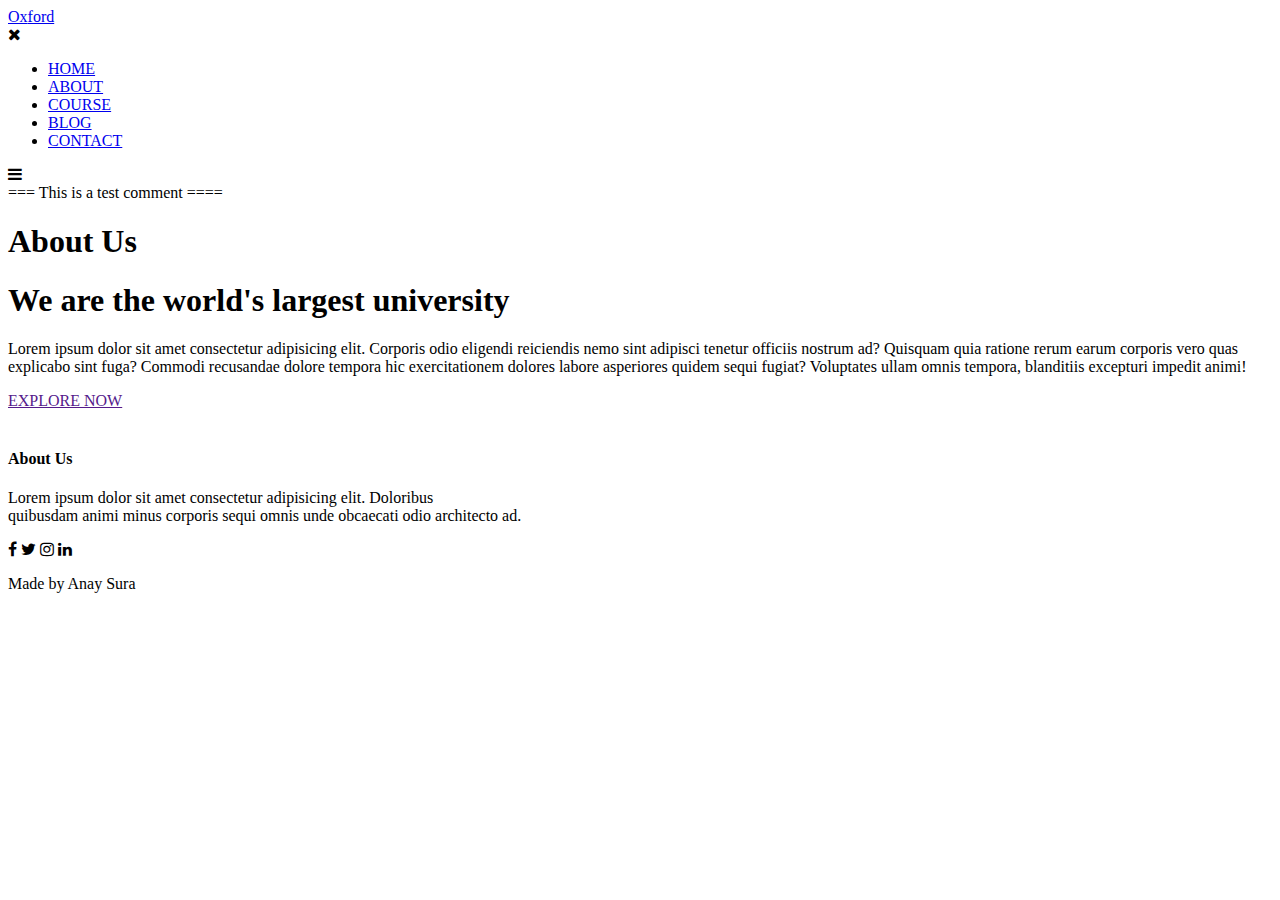
==== about.html @ 145e646e "Adds a test comment to about.html page" ====
<!DOCTYPE html>
<html>
<head>
    <meta name="viewport" content="with=device-width, initial-scale=1.0">
    <title>University Wesbite Design</title>
    <link rel="stylesheet" href="style.css">
    <link rel="stylesheet" href="https://stackpath.bootstrapcdn.com/font-awesome/4.7.0/css/font-awesome.min.css">
    <link rel="Shortcut Icon" type="image/png" href="Screenshot 2023-06-21 204223.png">

</head>
<body>
    <div class="cursor"></div>

    <section class="sub-header">
        <nav> 
            <a class="logo" href="index.html"><span class="Ox">Ox</span>ford</a>
            <div class="nav-links" id="navLinks">
                <i class="fa fa-times" onclick="hideMenu()"></i>

                <ul>
                    <li><a href="index.html">HOME</a></li>
                    <li><a href="about.html">ABOUT</a></li>
                    <li><a href="course.html">COURSE</a></li>
                    <li><a href="blog.html">BLOG</a></li>
                    <li><a href="contact.html">CONTACT</a></li>
                </ul>
            </div>
            <i class="fa fa-bars" onclick="showMenu()"></i>
        </nav>

        === This is a test comment ====

       <h1>About Us</h1>
    </section>


    <section class="about-us">

        <div class="row">
            <div class="about-col">
                <h1>We are the world's largest university</h1>
                <p>Lorem ipsum dolor sit amet consectetur adipisicing elit. Corporis odio eligendi reiciendis nemo sint adipisci tenetur officiis nostrum ad? Quisquam quia ratione rerum earum corporis vero quas explicabo sint fuga? Commodi recusandae dolore tempora hic exercitationem dolores labore asperiores quidem sequi fugiat? Voluptates ullam omnis tempora, blanditiis excepturi impedit animi!</p>
                <a href="" class="hero-btn red-btn">EXPLORE NOW</a>
            </div>
            <div class="about-col">
                <img src="blondies.jpg" alt="">
            </div>
        </div>

    </section>
    
    <section class="footer">

        <h4>About Us</h4>
        <p>Lorem ipsum dolor sit amet consectetur adipisicing elit. Doloribus <br>quibusdam animi minus corporis sequi omnis unde obcaecati odio architecto ad.</p>
        <div class="icons">
            <i class="fa fa-facebook"></i>
            <i class="fa fa-twitter"></i>
            <i class="fa fa-instagram"></i>
            <i class="fa fa-linkedin"></i>
        </div>
        <p>Made <span>by Anay Sura</span> </i>
        </p>
    </section>


   
<script>



    var navLinks = document.getElementById("navLinks")
    function showMenu () {
        navLinks.style.right = "0";
    }

    function hideMenu () {
        navLinks.style.right = "-200px";
    }

</script>

</body>
</html>
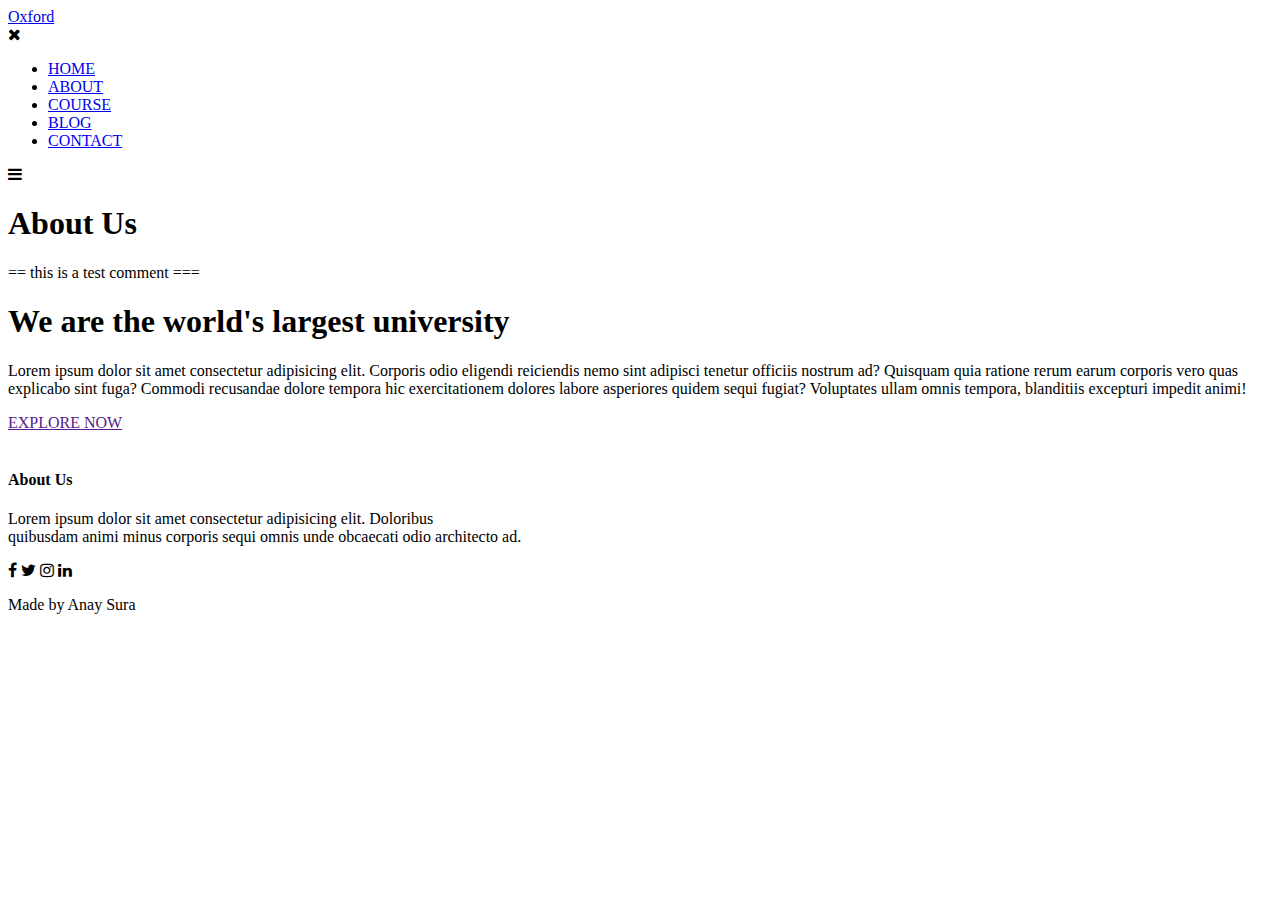
==== commit 9196955e: "adds a test comment to about.html page" ====
--- a/about.html
+++ b/about.html
@@ -28,11 +28,10 @@
             <i class="fa fa-bars" onclick="showMenu()"></i>
         </nav>
 
-        === This is a test comment ====
-
        <h1>About Us</h1>
     </section>
 
+        == this is a test comment === 
 
     <section class="about-us">
 
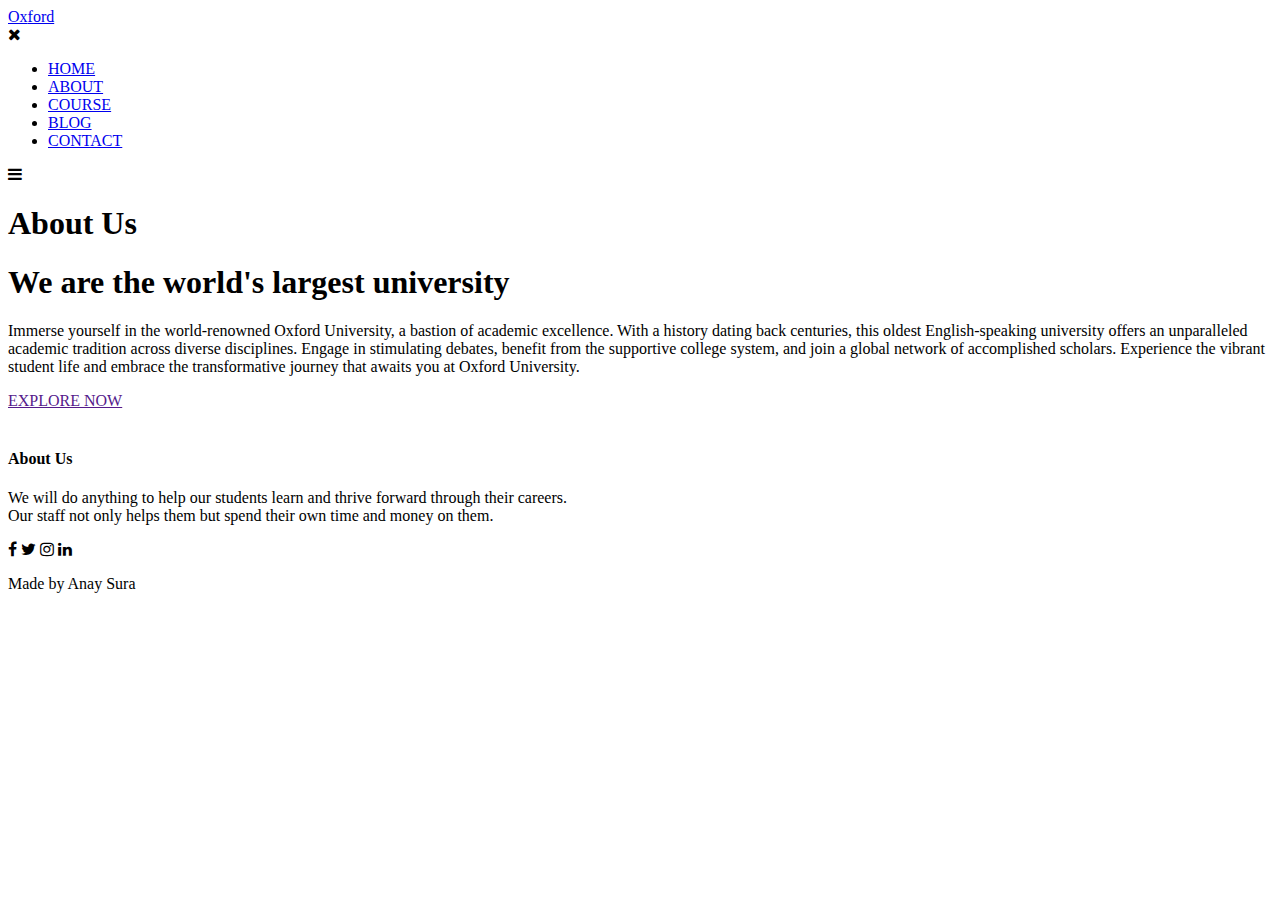
==== commit 093b3673: "Adding content to all 5 pages" ====
--- a/about.html
+++ b/about.html
@@ -31,14 +31,13 @@
        <h1>About Us</h1>
     </section>
 
-        == this is a test comment === 
 
     <section class="about-us">
 
         <div class="row">
             <div class="about-col">
                 <h1>We are the world's largest university</h1>
-                <p>Lorem ipsum dolor sit amet consectetur adipisicing elit. Corporis odio eligendi reiciendis nemo sint adipisci tenetur officiis nostrum ad? Quisquam quia ratione rerum earum corporis vero quas explicabo sint fuga? Commodi recusandae dolore tempora hic exercitationem dolores labore asperiores quidem sequi fugiat? Voluptates ullam omnis tempora, blanditiis excepturi impedit animi!</p>
+                <p>Immerse yourself in the world-renowned Oxford University, a bastion of academic excellence. With a history dating back centuries, this oldest English-speaking university offers an unparalleled academic tradition across diverse disciplines. Engage in stimulating debates, benefit from the supportive college system, and join a global network of accomplished scholars. Experience the vibrant student life and embrace the transformative journey that awaits you at Oxford University.</p>
                 <a href="" class="hero-btn red-btn">EXPLORE NOW</a>
             </div>
             <div class="about-col">
@@ -51,7 +50,7 @@
     <section class="footer">
 
         <h4>About Us</h4>
-        <p>Lorem ipsum dolor sit amet consectetur adipisicing elit. Doloribus <br>quibusdam animi minus corporis sequi omnis unde obcaecati odio architecto ad.</p>
+        <p>We will do anything to help our students learn and thrive forward through their careers.<br> Our staff not only helps them but spend their own time and money on them.</p>
         <div class="icons">
             <i class="fa fa-facebook"></i>
             <i class="fa fa-twitter"></i>
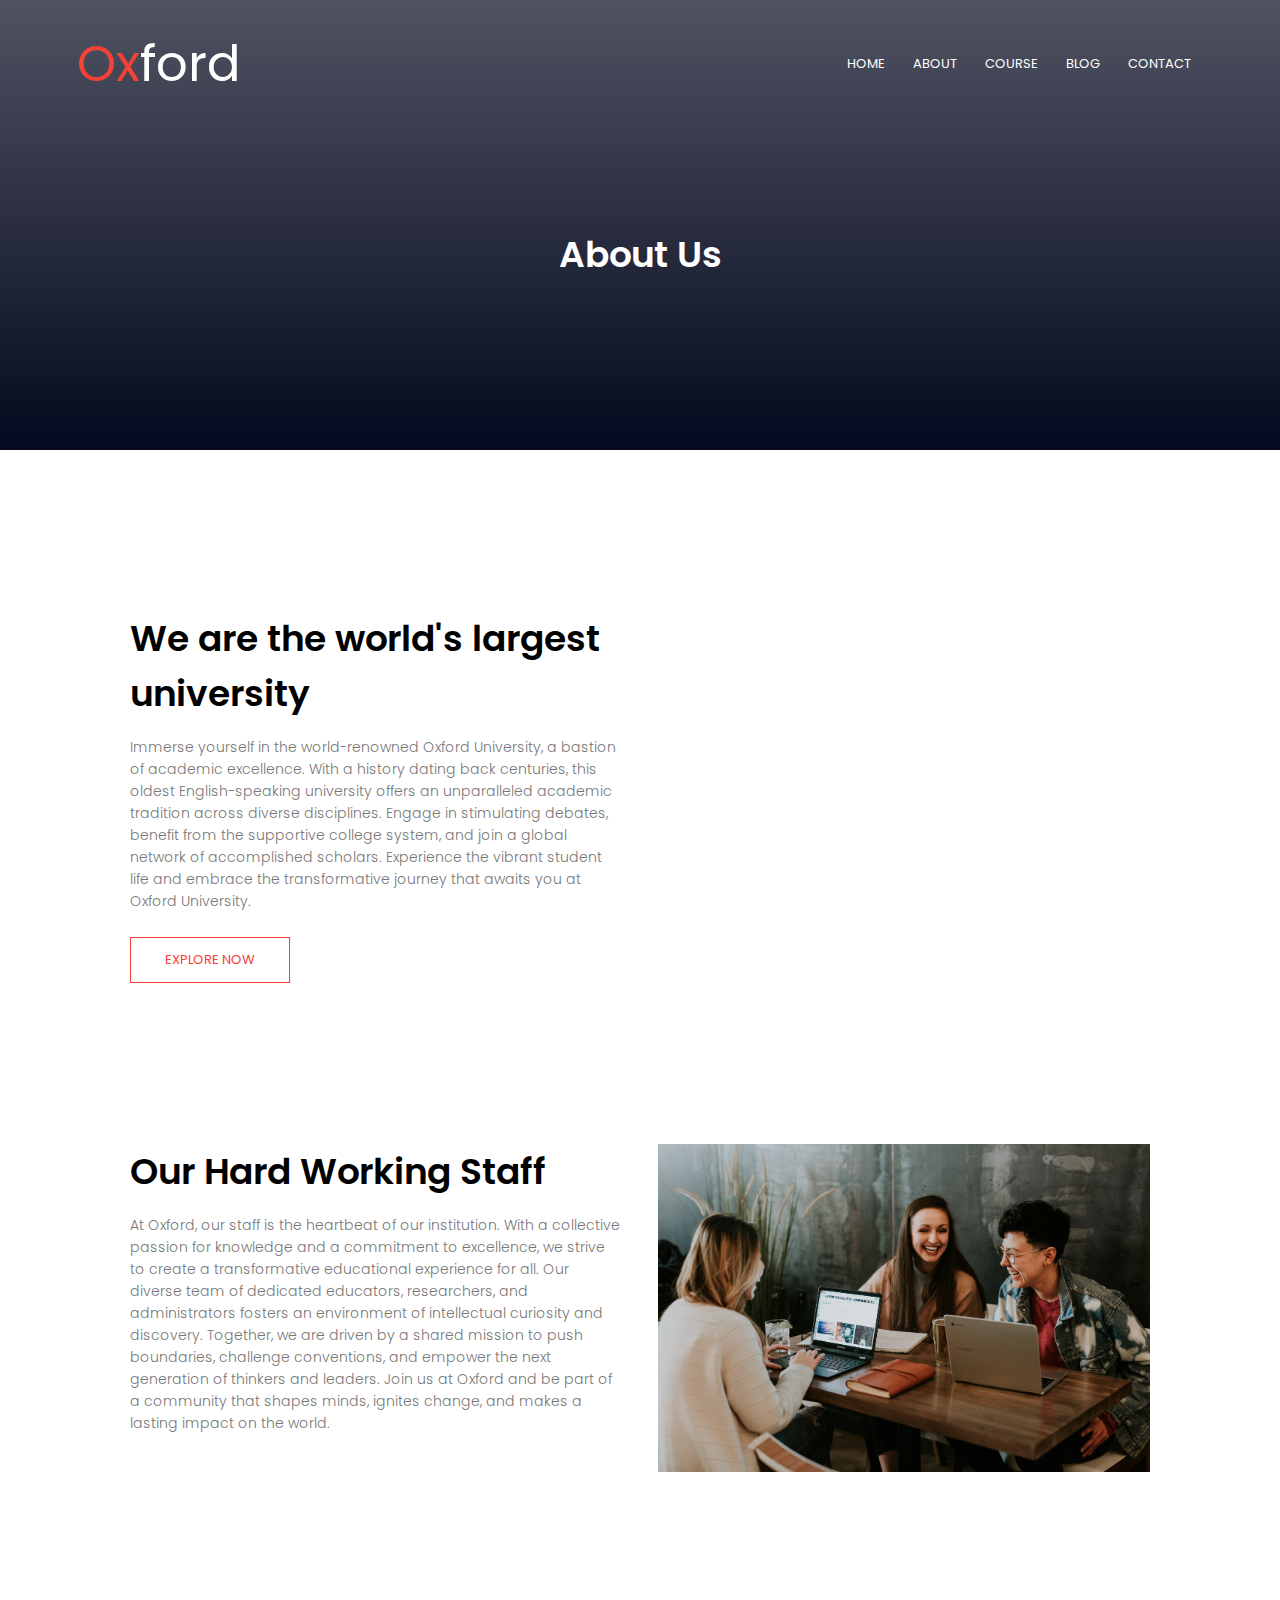
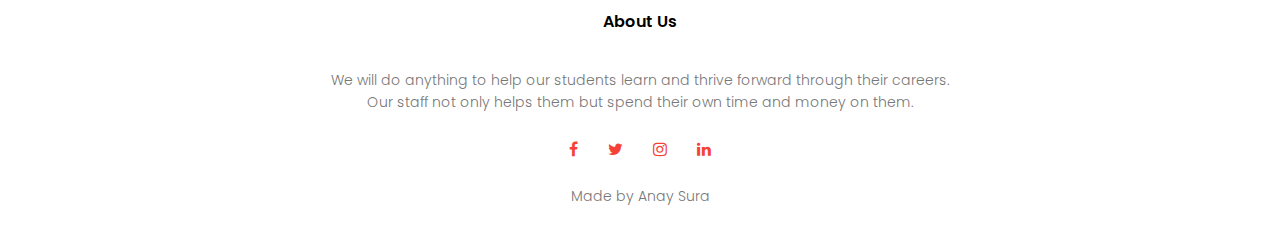
==== commit ef29a947: "Adding more content to about.html" ====
--- a/about.html
+++ b/about.html
@@ -46,6 +46,19 @@
         </div>
 
     </section>
+
+    <section class="about-us2">
+        <div class="row">
+        <div class="about-col2">
+            <h1>Our Hard Working Staff</h1>
+            <p>At Oxford, our staff is the heartbeat of our institution. With a collective passion for knowledge and a commitment to excellence, we strive to create a transformative educational experience for all. Our diverse team of dedicated educators, researchers, and administrators fosters an environment of intellectual curiosity and discovery. Together, we are driven by a shared mission to push boundaries, challenge conventions, and empower the next generation of thinkers and leaders. Join us at Oxford and be part of a community that shapes minds, ignites change, and makes a lasting impact on the world.</p>
+        </div>
+        <div class="about-col2">
+            <img src="stafflaughing.jpg" alt="">
+        </div>
+    </div>
+
+    </section>
     
     <section class="footer">
 
--- a/style.css
+++ b/style.css
@@ -0,0 +1,574 @@
+@import url('https://fonts.googleapis.com/css2?family=Poppins:wght@300;500&display=swap');
+
+* {
+    margin: 0;
+    padding: 0;
+    font-family: 'Poppins', sans-serif;
+}
+
+::-webkit-scrollbar {
+    width: 20px;
+}
+
+::-webkit-scrollbar-track {
+    background: #dddddd;
+}
+
+::-webkit-scrollbar-thumb {
+    background: #f44336;
+}
+
+
+.header {
+    min-height: 100vh;
+    width: 100%;
+    background-image: linear-gradient(rgba(4,9,30,0.7),rgba(4,9,30,0.7)), url(university.jpg);
+    background-position: center;
+    background-size: cover;
+    position: relative;
+}
+
+nav {
+    display: flex;
+    padding: 2% 6%;
+    justify-content: space-between;
+    align-items: center;
+}
+
+nav .logo {
+    text-decoration: none;
+    font-size: 50px;
+    color: white;
+}
+
+.Ox {
+    color: #f44336;
+}
+
+.nav-links {
+    flex: 1;
+    text-align: right;
+}
+
+.nav-links ul li {
+    list-style: none;
+    display: inline-block;
+    padding: 8px 12px;
+    position: relative;
+}
+
+.nav-links ul li a {
+    color: white;
+    text-decoration: none;
+    font-size: 13px;
+}
+
+.nav-links ul li::after {
+    content: '';
+    width: 0%;
+    height: 2px;
+    background: #f44336;
+    display: block;
+    margin: auto;
+    transition: .5s;
+}
+
+.nav-links ul li:hover::after {
+    width: 100%;
+}
+
+.text-box {
+    width: 90%;
+    color: white;
+    position: absolute;
+    top: 50%;
+    left: 50%;
+    transform: translate(-50%, -50%);
+    text-align: center;
+}
+
+.text-box h1 {
+    font-size: 62px;
+}
+
+.text-box p {
+    margin: 10px 0 40px;
+    font-size: 14px;
+    color: white;
+}
+
+.hero-btn {
+    display: inline-block;
+    text-decoration: none;
+    color: white;
+    border: 1px solid white;
+    padding: 12px 34px;
+    font-size: 13px;
+    background: transparent;
+    position: relative;
+    cursor: pointer;
+}
+
+.hero-btn:hover {
+    border: 1px solid #f44336;
+    background: #f44336;
+    transition: 1s;
+}
+
+nav .fa {
+    display: none;
+}
+
+@media(max-width: 700px) {
+    .text-box h1 {
+        font-size: 20px;
+    }
+
+    .nav-links ul li {
+        display: block;
+    }
+
+    .nav-links {
+        position: fixed;
+        background: #f44336;
+        height: 100vh;
+        width: 200px;
+        top: 0;
+        right: -200px;
+        text-align: left;
+        z-index: 2;
+        transition: 1s;
+    }
+
+    nav .fa {
+        display: block;
+        color: white;
+        margin: 10px;
+        font-size: 22px;
+        cursor: pointer;
+    }
+
+    .nav-links ul {
+        padding: 30px;
+
+    }
+
+}
+
+.course {
+    width: 80%;
+    margin: auto;
+    text-align: center;
+    padding-top: 100px;
+}
+
+h1 {
+    font-size:  36px;
+    font-weight: 600;
+}
+
+p {
+    color: #777;
+    font-size: 14px;
+    font-weight: 300;
+    line-height: 22px;
+    padding: 10px;
+}
+
+.row {
+    margin-top: 5%;
+    display: flex;
+    justify-content: space-between;
+}
+
+.course-col {
+    flex-basis: 31%;
+    background: #fff3f3;
+    border-radius: 10px;
+    margin-top: 5%;
+    padding: 20px 12px;
+    box-sizing: border-box;
+    transition: .5s;
+}
+
+h3 {
+    text-align: center;
+    font-weight: 600;
+    margin: 10px 0;
+}
+
+.course-col:hover {
+    box-shadow:  0 0 20px 0px rgba(0, 0, 0,.2);
+}
+
+@media (max-width: 700px) {
+    .row {
+        flex-direction: column;
+    }
+}
+
+.campus {
+    width:  80%;
+    margin: auto;
+    text-align: center;
+    padding-top: 50px;
+}
+
+.campus-col {
+    flex-basis: 32%;
+    border-radius: 10px;
+    margin-bottom: 30px;
+    position: relative;
+    overflow: hidden;
+}
+
+.campus-col img {
+    width: 100%;
+    display: block;
+}
+
+.layer {
+    background:transparent;
+    height: 100%;
+    width: 100%;
+    position: absolute;
+    top: 0;
+    left: 0;
+    transition: .5s;
+}
+
+.layer:hover {
+    background: rgba(226, 0, 0, .7);
+
+}
+
+.layer h3 {
+    width: 100%;
+    font-weight:  500;
+    color: white;
+    font-size: 26px;
+    bottom: 0;
+    left: 50%;
+    transform: translate(-50%);
+    position: absolute;
+    opacity: 0;
+    transition: .5s;
+}
+
+.layer:hover h3 {
+    bottom: 49%;
+    opacity: 1;
+}
+
+.facilities {
+    width: 80%;
+    margin: auto;
+    text-align: center;
+    padding-top: 100px;
+}
+
+.facilities-col {
+    flex-basis: 31%;
+    border-radius: 10px;
+    margin-bottom: 5%;
+    text-align: left;
+}
+
+.facilities-col img {
+    width: 100%;
+    border-radius: 10px;
+}
+
+.facilities-col p {
+    padding: 0;
+}
+
+.facilities-col h3 {
+    margin-top: 16px;
+    margin-bottom: 15px;
+    text-align: left;
+}
+
+.testimonials {
+    width: 80%;
+    margin: auto;
+    padding-top: 100px;
+    text-align: center;
+}
+
+.testimonial-col {
+    flex-basis: 44%;
+    border-radius: 10px;
+    margin-bottom: 5%;
+    text-align: left;
+    background: #fff3f3;
+    padding: 25px;
+    cursor: pointer;
+    display: flex;
+}
+
+.testimonial-col img {
+    height: 40px;
+    margin-left: 5px;
+    margin-right: 30px;
+    border-radius: 50%;
+    width: 100px;
+}
+
+.testimonial-col p {
+    padding: 0;
+}
+
+.testimonial-col h3 {
+    margin-top: 15px;
+    text-align: left;
+}
+
+.testimonial-col .fa {
+    color:  #f44336;
+}
+
+@media(max-width: 700px) {
+    .testimonial-col img {
+        margin-left: 0px;
+        margin-right: 15px;
+    }
+}
+
+.cta {
+    margin: 100px auto;
+    width: 80%;
+    background-image: linear-gradient(rgba(0,0,0,.7),rgba(0,0,0,.7)), url(workoffice.jpg);
+    background-position: center;
+    background-size: cover;
+    border-radius: 10px;
+    text-align: center;
+    padding: 100px 0px;
+}
+
+.cta h1 {
+    color: white;
+    margin-bottom: 40px;
+    padding: 0;
+}
+
+@media (max-width: 700px) {
+    .cta h1 {
+        font-size: 24px;
+    }
+}
+
+.footer {
+    width: 100%;
+    text-align: center;
+    padding: 30px 0;
+}
+
+.footer h4 {
+    margin-bottom: 25px;
+    margin-top: 20px;
+    font-weight: 600;
+}
+
+.wo {
+    font-family: 'Poppins', sans-serif;
+}
+
+.icons .fa {
+    color: #f44336;
+    margin: 0 13px;
+    cursor: pointer;
+    padding: 18px 0;
+}
+
+.fa-heart-o {
+    color: #f44336;
+}
+    
+.sub-header {
+    height: 50vh;
+    width: 100%;
+    background-image: linear-gradient(rgba(4,9,30,.7), rgba(4,9,30.7)), url(grad.jpg);
+    background-position: center;
+    background-size: cover;
+    text-align: center;
+    color: white;
+}
+
+.sub-header h1 {
+    margin-top: 100px;
+}
+
+.about-us {
+    width: 80%;
+    margin: auto;
+    padding-top: 80px;
+    padding-bottom: 50px;
+}
+
+.about-us2 {
+    width: 80%;
+    margin: auto;
+    padding-top: -50px;
+    padding-bottom: 50px;
+}
+
+.about-col, .about-col2 {
+    flex-basis: 48%;
+    padding: 30px 2px;
+}
+
+.about-col img {
+    width: 100%;
+}
+
+.about-col2 img {
+    width: 100%;
+}
+
+.about-col h1, .about-col2 h1 {
+    padding-top: 0;
+}
+
+.about-col p, .about-col2 p {
+    padding: 15px 0 25px;
+}
+
+.red-btn {
+    border: 1px solid #f44336;
+    background: transparent;
+    color: #f44336;
+}
+
+.red-btn:hover {
+    color: white;
+}
+
+.blog-content {
+    width: 80%;
+    margin: auto;
+    padding: 60px 0;
+}
+
+.blog-left {
+    flex-basis: 65%;
+}
+
+.blog-left img {
+    width: 100%;
+}
+
+.blog-left h2 {
+    color: #222;
+    font-weight: 600;
+    margin: 30px 0;
+}
+
+.blog-left p {
+    color:  #999;
+    padding: 0;
+}
+
+.blog-right {
+    flex-basis: 32%;
+}
+
+.blog-right h3 {
+    background: #f44336;
+    color: white;
+    padding: 7px 0px;
+    font-size: 16px;
+    margin-bottom: 20px;
+}
+
+.blog-right div {
+    display: flex;
+    align-items: center;
+    justify-content: space-between;
+    color: #555;
+    padding: 8px;
+    box-sizing: border-box;
+}
+
+.comment-box {
+    border: 1px solid #ccc;
+    margin: 50px 0;
+    padding: 10px 20px;
+}
+
+.comment-box h3 {
+    text-align: left;
+}
+
+.comment-form input, .comment-form textarea{
+    width: 100%;
+    padding: 10px;
+    margin: 15px 0;
+    box-sizing: border-box;
+    border: none;
+    outline: none;
+    background: #f0f0f0;   
+}
+
+.comment-form button {
+    margin: 10px 0;
+}
+
+@media (max-width: 700px) {
+    .sub-header h1 {
+        font-size: 24px;
+    }
+}
+
+.location {
+    width: 80%;
+    margin: auto;
+    padding: 80px o;
+}
+
+.location iframe {
+    width: 100%;
+}
+
+.contact-us {
+    width: 80%;
+    margin: auto;
+}
+
+.contact-col {
+    flex-basis: 48%;
+    margin-bottom: 30px;
+}
+
+.contact-col div {
+    display: flex;
+    align-items: center;
+    margin-bottom: 40px;
+}
+
+.contact-col div .fa {
+    font-size: 28px;
+    color: #f44336;
+    margin: 10px;
+    margin-right: 30px;
+}
+
+.contact-col div p {
+    padding: 0;
+}
+
+.contact-col div h5 {
+    font-size:  20px;
+    margin-bottom:  5px;
+    color:  #555;
+    font-weight: 400;
+}
+
+.contact-col input, .contact-col textarea {
+    width: 100%;
+    padding: 15px;
+    margin-bottom: 17px;
+    outline: none;
+    border:  1px solid #ccc;
+    box-sizing: border-box;
+}
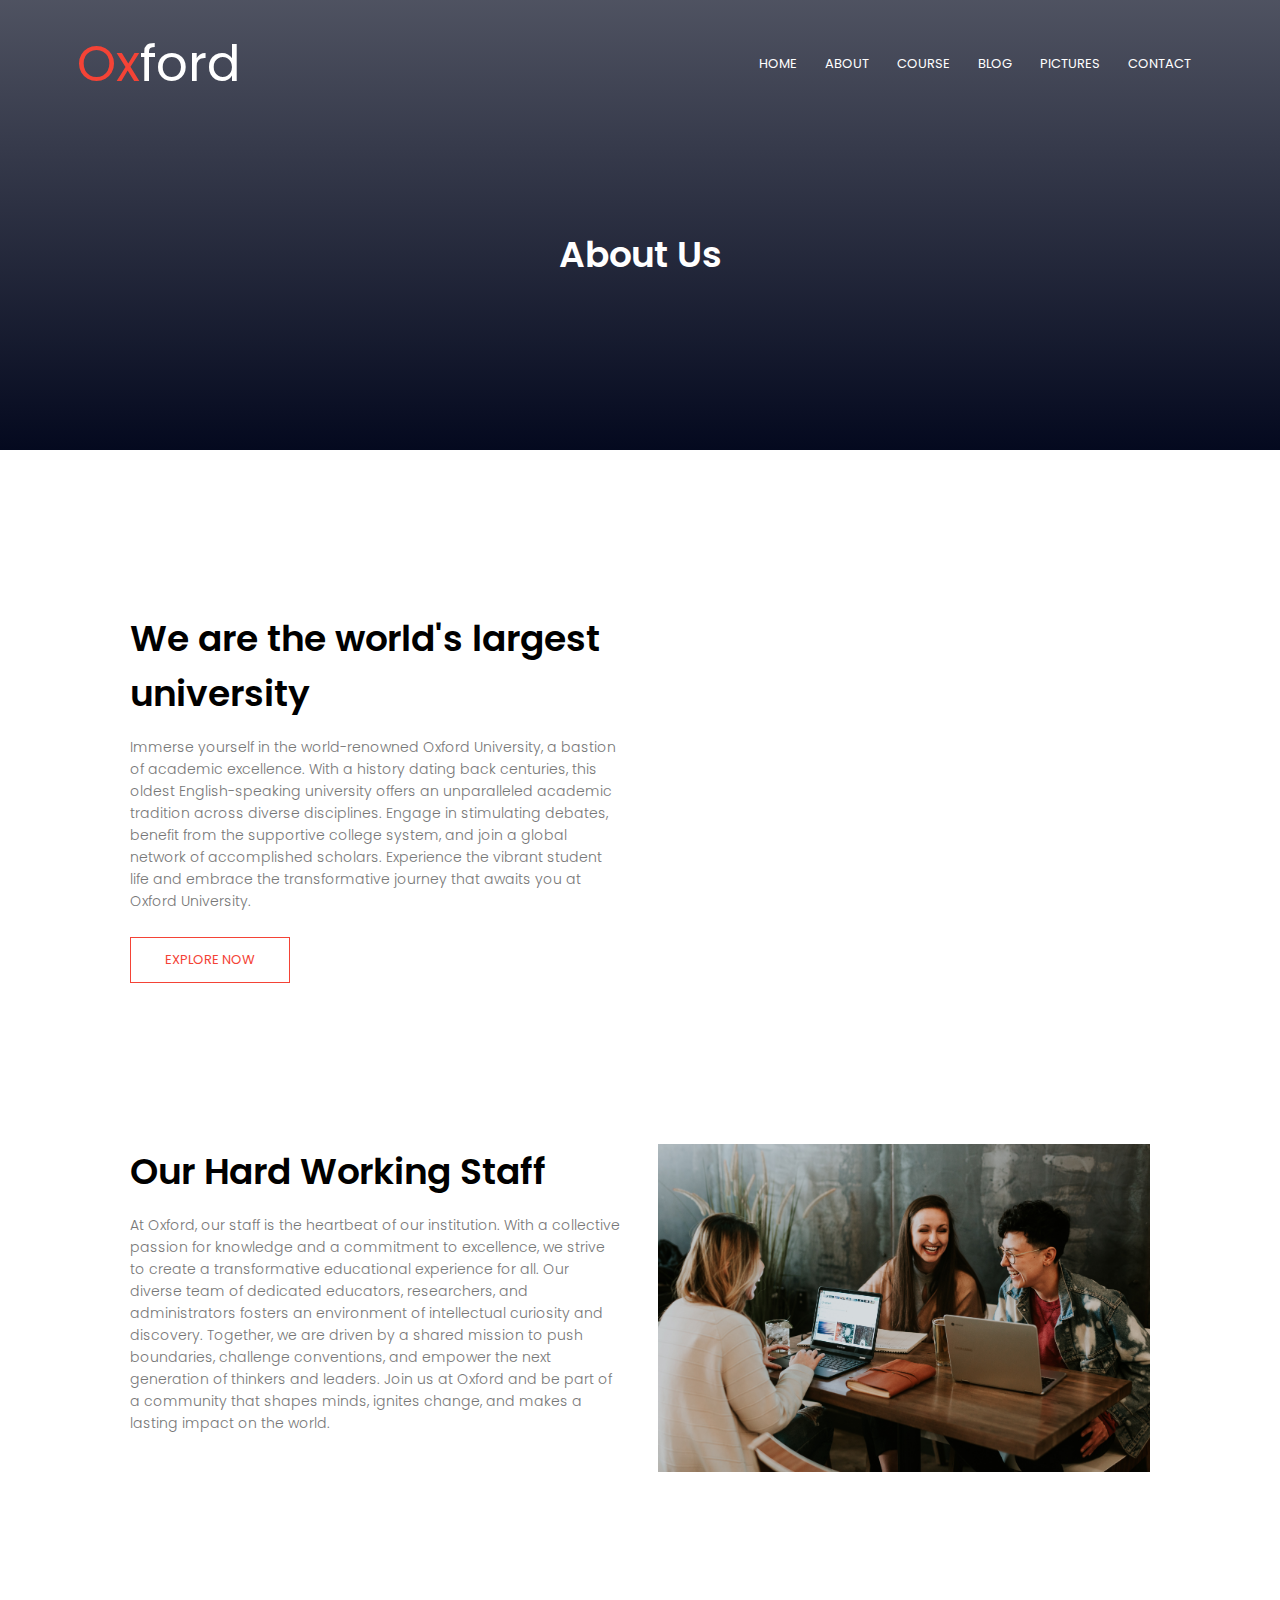
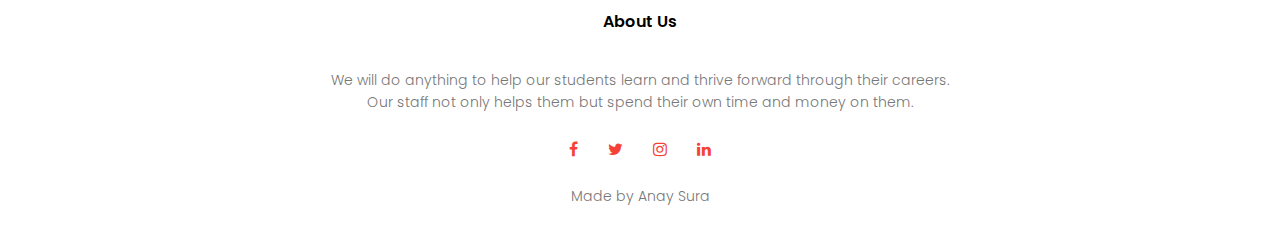
==== commit 3a2f051e: "Adding new page called picture.html" ====
--- a/about.html
+++ b/about.html
@@ -1,7 +1,7 @@
 <!DOCTYPE html>
 <html>
 <head>
-    <meta name="viewport" content="with=device-width, initial-scale=1.0">
+    <meta name="viewport" content="with=device-width,initial-scale=1.0">
     <title>University Wesbite Design</title>
     <link rel="stylesheet" href="style.css">
     <link rel="stylesheet" href="https://stackpath.bootstrapcdn.com/font-awesome/4.7.0/css/font-awesome.min.css">
@@ -22,6 +22,7 @@
                     <li><a href="about.html">ABOUT</a></li>
                     <li><a href="course.html">COURSE</a></li>
                     <li><a href="blog.html">BLOG</a></li>
+                    <li><a href="picture.html">PICTURES</a></li>
                     <li><a href="contact.html">CONTACT</a></li>
                 </ul>
             </div>
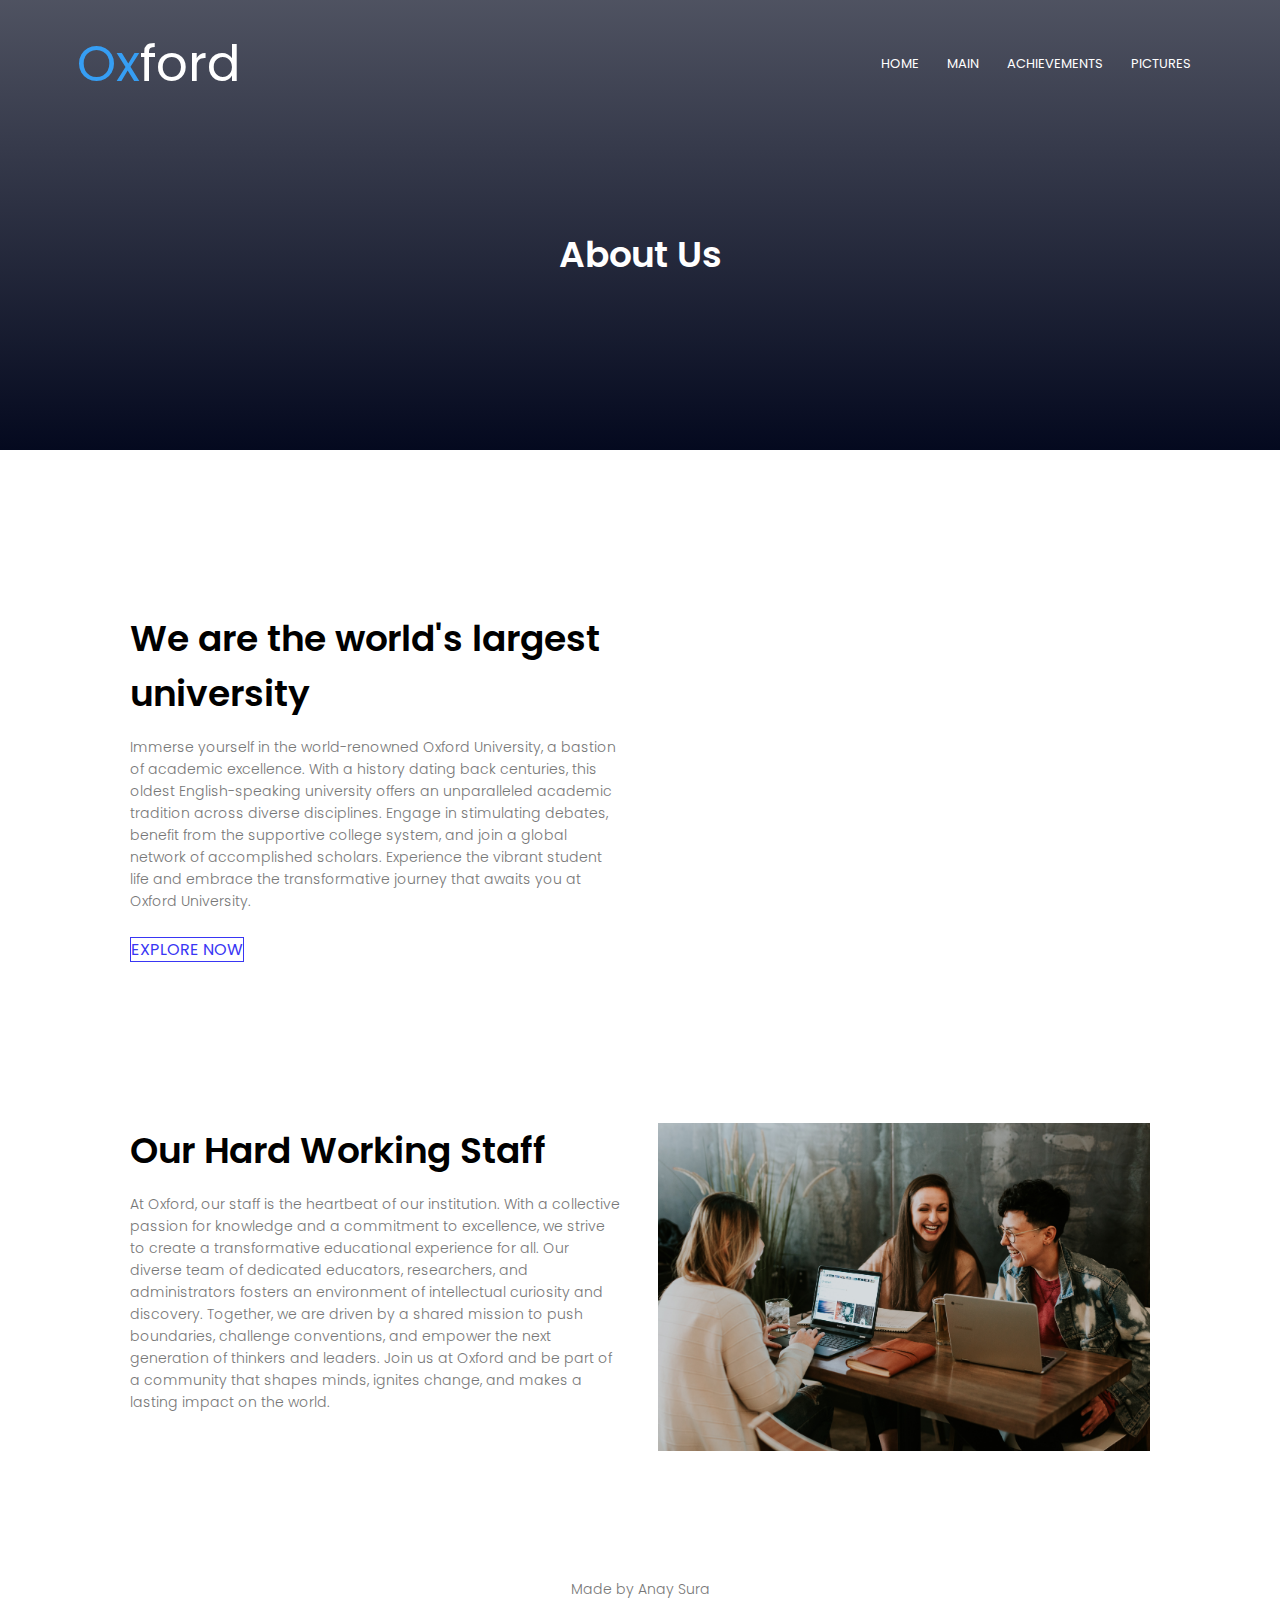
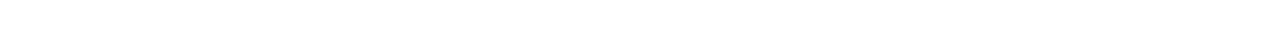
==== commit 00fe2f2b: "Changed whole website" ====
--- a/about.html
+++ b/about.html
@@ -19,11 +19,9 @@
 
                 <ul>
                     <li><a href="index.html">HOME</a></li>
-                    <li><a href="about.html">ABOUT</a></li>
-                    <li><a href="course.html">COURSE</a></li>
-                    <li><a href="blog.html">BLOG</a></li>
+                    <li><a href="course.html">MAIN</a></li>
+                    <li><a href="blog.html">ACHIEVEMENTS</a></li>
                     <li><a href="picture.html">PICTURES</a></li>
-                    <li><a href="contact.html">CONTACT</a></li>
                 </ul>
             </div>
             <i class="fa fa-bars" onclick="showMenu()"></i>
@@ -63,14 +61,8 @@
     
     <section class="footer">
 
-        <h4>About Us</h4>
-        <p>We will do anything to help our students learn and thrive forward through their careers.<br> Our staff not only helps them but spend their own time and money on them.</p>
-        <div class="icons">
-            <i class="fa fa-facebook"></i>
-            <i class="fa fa-twitter"></i>
-            <i class="fa fa-instagram"></i>
-            <i class="fa fa-linkedin"></i>
-        </div>
+      
+       
         <p>Made <span>by Anay Sura</span> </i>
         </p>
     </section>
--- a/style.css
+++ b/style.css
@@ -15,14 +15,14 @@
 }
 
 ::-webkit-scrollbar-thumb {
-    background: #f44336;
+    background: #36cef4;
 }
 
 
 .header {
     min-height: 100vh;
     width: 100%;
-    background-image: linear-gradient(rgba(4,9,30,0.7),rgba(4,9,30,0.7)), url(university.jpg);
+    background-image: linear-gradient(rgba(4,9,30,0.7),rgba(4,9,30,0.7)), url(image-0.jpg);
     background-position: center;
     background-size: cover;
     position: relative;
@@ -42,7 +42,7 @@
 }
 
 .Ox {
-    color: #f44336;
+    color: rgb(54, 158, 244);
 }
 
 .nav-links {
@@ -67,7 +67,7 @@
     content: '';
     width: 0%;
     height: 2px;
-    background: #f44336;
+    background: #36aef4;
     display: block;
     margin: auto;
     transition: .5s;
@@ -97,24 +97,6 @@
     color: white;
 }
 
-.hero-btn {
-    display: inline-block;
-    text-decoration: none;
-    color: white;
-    border: 1px solid white;
-    padding: 12px 34px;
-    font-size: 13px;
-    background: transparent;
-    position: relative;
-    cursor: pointer;
-}
-
-.hero-btn:hover {
-    border: 1px solid #f44336;
-    background: #f44336;
-    transition: 1s;
-}
-
 nav .fa {
     display: none;
 }
@@ -130,7 +112,7 @@
 
     .nav-links {
         position: fixed;
-        background: #f44336;
+        background: #08aac7;
         height: 100vh;
         width: 200px;
         top: 0;
@@ -183,7 +165,7 @@
 
 .course-col {
     flex-basis: 31%;
-    background: #fff3f3;
+    background: #f3faff;
     border-radius: 10px;
     margin-top: 5%;
     padding: 20px 12px;
@@ -198,7 +180,7 @@
 }
 
 .course-col:hover {
-    box-shadow:  0 0 20px 0px rgba(0, 0, 0,.2);
+    box-shadow:  0 0 20px 0px rgba(2, 208, 235, 0.2);
 }
 
 @media (max-width: 700px) {
@@ -224,6 +206,7 @@
 
 .campus-col img {
     width: 100%;
+    height: 100%;
     display: block;
 }
 
@@ -238,7 +221,7 @@
 }
 
 .layer:hover {
-    background: rgba(226, 0, 0, .7);
+    background: rgba(0, 136, 226, 0.7);
 
 }
 
@@ -276,7 +259,23 @@
 
 .facilities-col img {
     width: 100%;
+    height: 300px;
+    object-fit: cover;
     border-radius: 10px;
+}
+
+.waitwaitwait {
+    position: relative;
+    width: 100%;
+    height: 300px;
+    object-fit: cover;
+    border-radius: 10px;
+}
+
+.imgisnt {
+    width: 100%;
+    height: 100%, 600px;
+
 }
 
 .facilities-col p {
@@ -325,7 +324,7 @@
 }
 
 .testimonial-col .fa {
-    color:  #f44336;
+    color:  #3936f4;
 }
 
 @media(max-width: 700px) {
@@ -338,7 +337,7 @@
 .cta {
     margin: 100px auto;
     width: 80%;
-    background-image: linear-gradient(rgba(0,0,0,.7),rgba(0,0,0,.7)), url(workoffice.jpg);
+    background-image: linear-gradient(rgba(0,0,0,.7),rgba(0,0,0,.7)), url(los-angeles-skyline-ca-516394519-58a4941d3df78c4758ae8162.jpg);
     background-position: center;
     background-size: cover;
     border-radius: 10px;
@@ -350,6 +349,7 @@
     color: white;
     margin-bottom: 40px;
     padding: 0;
+    font-size: 25px;
 }
 
 @media (max-width: 700px) {
@@ -375,20 +375,20 @@
 }
 
 .icons .fa {
-    color: #f44336;
+    color: #3936f4;
     margin: 0 13px;
     cursor: pointer;
     padding: 18px 0;
 }
 
 .fa-heart-o {
-    color: #f44336;
+    color: #3936f4;
 }
     
 .sub-header {
     height: 50vh;
     width: 100%;
-    background-image: linear-gradient(rgba(4,9,30,.7), rgba(4,9,30.7)), url(grad.jpg);
+    background-image: linear-gradient(rgba(4,9,30,.7), rgba(4,9,30.7)), url(d882a98e-37a1-4d79-b767-0e470eda2d9a_upscaled.png);
     background-position: center;
     background-size: cover;
     text-align: center;
@@ -435,13 +435,16 @@
 }
 
 .red-btn {
-    border: 1px solid #f44336;
+    border: 1px solid #3936f4;
     background: transparent;
-    color: #f44336;
+    color: #3936f4;
+    text-decoration: none;
 }
 
 .red-btn:hover {
-    color: white;
+    color: #db9a0c;
+    border: 1px solid #db9a0c;
+    transition: 1s;
 }
 
 .blog-content {
@@ -474,7 +477,7 @@
 }
 
 .blog-right h3 {
-    background: #f44336;
+    background: #c28605;
     color: white;
     padding: 7px 0px;
     font-size: 16px;
@@ -488,6 +491,10 @@
     color: #555;
     padding: 8px;
     box-sizing: border-box;
+}
+
+#capital {
+    text-transform: uppercase;
 }
 
 .comment-box {
@@ -548,7 +555,7 @@
 
 .contact-col div .fa {
     font-size: 28px;
-    color: #f44336;
+    color: #3936f4;
     margin: 10px;
     margin-right: 30px;
 }
@@ -572,3 +579,55 @@
     border:  1px solid #ccc;
     box-sizing: border-box;
 }
+
+.snaps-inline {
+    scroll-snap-type: inline mandatory;
+}
+
+.snaps-inline > * {
+    scroll-snap-align: start;
+    scroll-padding-inline: var(--_spacer);
+}
+
+.container {
+    display: flex;
+    box-sizing: border-box;
+    flex-direction: column;
+    justify-content: center;
+    align-items: center;
+    text-align: center;
+    margin: 40px 20px 0px 20px;
+}
+
+.container .box {
+    display: flex;
+    flex-direction: row;
+    justify-content: space-between;
+}
+
+.container .box .dream {
+    display: flex;
+    flex-direction: column;
+    width: 32.5%;
+}
+
+.container .box .dream img{
+    width: 100%;
+    padding-bottom: 15px;
+    border-radius: 5px;
+}
+
+.container .btn {
+    margin: 40px 0 70px 0;
+    padding: 15px 40px;
+}
+
+@media only screen and (max-width: 700) {
+    .container .box {
+        flex-direction: column;
+    }
+
+    .container .box .dream {
+        width: 100%;
+    }
+}